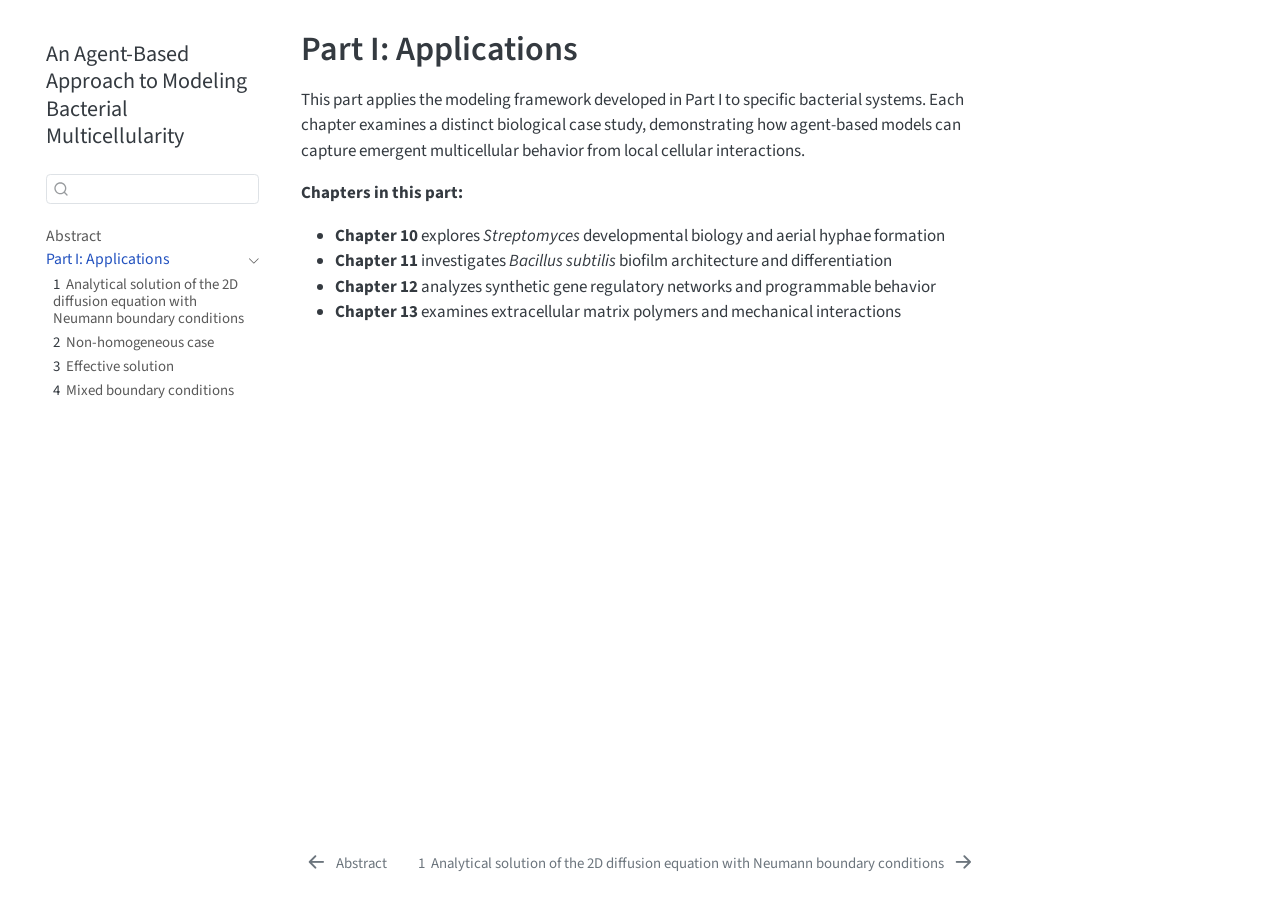
==== docs/partII.html @ 5413a3c6 "Add Quarto search functionality with Algolia integration - Implemented a new search feature using Al" ====
<!DOCTYPE html>
<html xmlns="http://www.w3.org/1999/xhtml" lang="en" xml:lang="en"><head>

<meta charset="utf-8">
<meta name="generator" content="quarto-1.8.25">

<meta name="viewport" content="width=device-width, initial-scale=1.0, user-scalable=yes">


<title>Part I: Applications – An Agent-Based Approach to Modeling Bacterial Multicellularity</title>
<style>
code{white-space: pre-wrap;}
span.smallcaps{font-variant: small-caps;}
div.columns{display: flex; gap: min(4vw, 1.5em);}
div.column{flex: auto; overflow-x: auto;}
div.hanging-indent{margin-left: 1.5em; text-indent: -1.5em;}
ul.task-list{list-style: none;}
ul.task-list li input[type="checkbox"] {
  width: 0.8em;
  margin: 0 0.8em 0.2em -1em; /* quarto-specific, see https://github.com/quarto-dev/quarto-cli/issues/4556 */ 
  vertical-align: middle;
}
</style>


<script src="site_libs/quarto-nav/quarto-nav.js"></script>
<script src="site_libs/quarto-nav/headroom.min.js"></script>
<script src="site_libs/clipboard/clipboard.min.js"></script>
<script src="site_libs/quarto-search/autocomplete.umd.js"></script>
<script src="site_libs/quarto-search/fuse.min.js"></script>
<script src="site_libs/quarto-search/quarto-search.js"></script>
<meta name="quarto:offset" content="./">
<link href="./partII/diffusion.html" rel="next">
<link href="./index.html" rel="prev">
<script src="site_libs/quarto-html/quarto.js" type="module"></script>
<script src="site_libs/quarto-html/tabsets/tabsets.js" type="module"></script>
<script src="site_libs/quarto-html/axe/axe-check.js" type="module"></script>
<script src="site_libs/quarto-html/popper.min.js"></script>
<script src="site_libs/quarto-html/tippy.umd.min.js"></script>
<script src="site_libs/quarto-html/anchor.min.js"></script>
<link href="site_libs/quarto-html/tippy.css" rel="stylesheet">
<link href="site_libs/quarto-html/quarto-syntax-highlighting-7b89279ff1a6dce999919e0e67d4d9ec.css" rel="stylesheet" id="quarto-text-highlighting-styles">
<script src="site_libs/bootstrap/bootstrap.min.js"></script>
<link href="site_libs/bootstrap/bootstrap-icons.css" rel="stylesheet">
<link href="site_libs/bootstrap/bootstrap-8894590f4e905bb9429a808ac524e6f9.min.css" rel="stylesheet" append-hash="true" id="quarto-bootstrap" data-mode="light">
<script id="quarto-search-options" type="application/json">{
  "location": "sidebar",
  "copy-button": false,
  "collapse-after": 3,
  "panel-placement": "start",
  "type": "textbox",
  "limit": 50,
  "keyboard-shortcut": [
    "f",
    "/",
    "s"
  ],
  "show-item-context": false,
  "language": {
    "search-no-results-text": "No results",
    "search-matching-documents-text": "matching documents",
    "search-copy-link-title": "Copy link to search",
    "search-hide-matches-text": "Hide additional matches",
    "search-more-match-text": "more match in this document",
    "search-more-matches-text": "more matches in this document",
    "search-clear-button-title": "Clear",
    "search-text-placeholder": "",
    "search-detached-cancel-button-title": "Cancel",
    "search-submit-button-title": "Submit",
    "search-label": "Search"
  }
}</script>


</head>

<body class="nav-sidebar floating quarto-light">

<div id="quarto-search-results"></div>
  <header id="quarto-header" class="headroom fixed-top">
  <nav class="quarto-secondary-nav">
    <div class="container-fluid d-flex">
      <button type="button" class="quarto-btn-toggle btn" data-bs-toggle="collapse" role="button" data-bs-target=".quarto-sidebar-collapse-item" aria-controls="quarto-sidebar" aria-expanded="false" aria-label="Toggle sidebar navigation" onclick="if (window.quartoToggleHeadroom) { window.quartoToggleHeadroom(); }">
        <i class="bi bi-layout-text-sidebar-reverse"></i>
      </button>
        <nav class="quarto-page-breadcrumbs" aria-label="breadcrumb"><ol class="breadcrumb"><li class="breadcrumb-item"><a href="./partII.html">Part I: Applications</a></li></ol></nav>
        <a class="flex-grow-1" role="navigation" data-bs-toggle="collapse" data-bs-target=".quarto-sidebar-collapse-item" aria-controls="quarto-sidebar" aria-expanded="false" aria-label="Toggle sidebar navigation" onclick="if (window.quartoToggleHeadroom) { window.quartoToggleHeadroom(); }">      
        </a>
      <button type="button" class="btn quarto-search-button" aria-label="Search" onclick="window.quartoOpenSearch();">
        <i class="bi bi-search"></i>
      </button>
    </div>
  </nav>
</header>
<!-- content -->
<div id="quarto-content" class="quarto-container page-columns page-rows-contents page-layout-article">
<!-- sidebar -->
  <nav id="quarto-sidebar" class="sidebar collapse collapse-horizontal quarto-sidebar-collapse-item sidebar-navigation floating overflow-auto">
    <div class="pt-lg-2 mt-2 text-left sidebar-header sidebar-header-stacked">
      <a href="./index.html" class="sidebar-logo-link">
      </a>
    <div class="sidebar-title mb-0 py-0">
      <a href="./">An Agent-Based Approach to Modeling Bacterial Multicellularity</a> 
    </div>
      </div>
        <div class="mt-2 flex-shrink-0 align-items-center">
        <div class="sidebar-search">
        <div id="quarto-search" class="" title="Search"></div>
        </div>
        </div>
    <div class="sidebar-menu-container"> 
    <ul class="list-unstyled mt-1">
        <li class="sidebar-item">
  <div class="sidebar-item-container"> 
  <a href="./index.html" class="sidebar-item-text sidebar-link">
 <span class="menu-text">Abstract</span></a>
  </div>
</li>
        <li class="sidebar-item sidebar-item-section">
      <div class="sidebar-item-container"> 
            <a href="./partII.html" class="sidebar-item-text sidebar-link active">
 <span class="menu-text">Part I: Applications</span></a>
          <a class="sidebar-item-toggle text-start" data-bs-toggle="collapse" data-bs-target="#quarto-sidebar-section-1" role="navigation" aria-expanded="true" aria-label="Toggle section">
            <i class="bi bi-chevron-right ms-2"></i>
          </a> 
      </div>
      <ul id="quarto-sidebar-section-1" class="collapse list-unstyled sidebar-section depth1 show">  
          <li class="sidebar-item">
  <div class="sidebar-item-container"> 
  <a href="./partII/diffusion.html" class="sidebar-item-text sidebar-link">
 <span class="menu-text"><span class="chapter-number">1</span>&nbsp; <span class="chapter-title">Analytical solution of the 2D diffusion equation with Neumann boundary conditions</span></span></a>
  </div>
</li>
          <li class="sidebar-item">
  <div class="sidebar-item-container"> 
  <a href="./partII/nonHomogeneous.html" class="sidebar-item-text sidebar-link">
 <span class="menu-text"><span class="chapter-number">2</span>&nbsp; <span class="chapter-title">Non-homogeneous case</span></span></a>
  </div>
</li>
          <li class="sidebar-item">
  <div class="sidebar-item-container"> 
  <a href="./partII/effectiveSolution.html" class="sidebar-item-text sidebar-link">
 <span class="menu-text"><span class="chapter-number">3</span>&nbsp; <span class="chapter-title">Effective solution</span></span></a>
  </div>
</li>
          <li class="sidebar-item">
  <div class="sidebar-item-container"> 
  <a href="./partII/RobinBoundary.html" class="sidebar-item-text sidebar-link">
 <span class="menu-text"><span class="chapter-number">4</span>&nbsp; <span class="chapter-title">Mixed boundary conditions</span></span></a>
  </div>
</li>
      </ul>
  </li>
    </ul>
    </div>
</nav>
<div id="quarto-sidebar-glass" class="quarto-sidebar-collapse-item" data-bs-toggle="collapse" data-bs-target=".quarto-sidebar-collapse-item"></div>
<!-- margin-sidebar -->
    <div id="quarto-margin-sidebar" class="sidebar margin-sidebar zindex-bottom">
        
    </div>
<!-- main -->
<main class="content" id="quarto-document-content">

<header id="title-block-header" class="quarto-title-block default">
<div class="quarto-title">
<h1 class="title">Part I: Applications</h1>
</div>



<div class="quarto-title-meta">

    
  
    
  </div>
  


</header>


<p>This part applies the modeling framework developed in Part I to specific bacterial systems. Each chapter examines a distinct biological case study, demonstrating how agent-based models can capture emergent multicellular behavior from local cellular interactions.</p>
<p><strong>Chapters in this part:</strong></p>
<ul>
<li><strong>Chapter 10</strong> explores <em>Streptomyces</em> developmental biology and aerial hyphae formation</li>
<li><strong>Chapter 11</strong> investigates <em>Bacillus subtilis</em> biofilm architecture and differentiation</li>
<li><strong>Chapter 12</strong> analyzes synthetic gene regulatory networks and programmable behavior</li>
<li><strong>Chapter 13</strong> examines extracellular matrix polymers and mechanical interactions</li>
</ul>



</main> <!-- /main -->
<script id="quarto-html-after-body" type="application/javascript">
  window.document.addEventListener("DOMContentLoaded", function (event) {
    const icon = "";
    const anchorJS = new window.AnchorJS();
    anchorJS.options = {
      placement: 'right',
      icon: icon
    };
    anchorJS.add('.anchored');
    const isCodeAnnotation = (el) => {
      for (const clz of el.classList) {
        if (clz.startsWith('code-annotation-')) {                     
          return true;
        }
      }
      return false;
    }
    const onCopySuccess = function(e) {
      // button target
      const button = e.trigger;
      // don't keep focus
      button.blur();
      // flash "checked"
      button.classList.add('code-copy-button-checked');
      var currentTitle = button.getAttribute("title");
      button.setAttribute("title", "Copied!");
      let tooltip;
      if (window.bootstrap) {
        button.setAttribute("data-bs-toggle", "tooltip");
        button.setAttribute("data-bs-placement", "left");
        button.setAttribute("data-bs-title", "Copied!");
        tooltip = new bootstrap.Tooltip(button, 
          { trigger: "manual", 
            customClass: "code-copy-button-tooltip",
            offset: [0, -8]});
        tooltip.show();    
      }
      setTimeout(function() {
        if (tooltip) {
          tooltip.hide();
          button.removeAttribute("data-bs-title");
          button.removeAttribute("data-bs-toggle");
          button.removeAttribute("data-bs-placement");
        }
        button.setAttribute("title", currentTitle);
        button.classList.remove('code-copy-button-checked');
      }, 1000);
      // clear code selection
      e.clearSelection();
    }
    const getTextToCopy = function(trigger) {
      const outerScaffold = trigger.parentElement.cloneNode(true);
      const codeEl = outerScaffold.querySelector('code');
      for (const childEl of codeEl.children) {
        if (isCodeAnnotation(childEl)) {
          childEl.remove();
        }
      }
      return codeEl.innerText;
    }
    const clipboard = new window.ClipboardJS('.code-copy-button:not([data-in-quarto-modal])', {
      text: getTextToCopy
    });
    clipboard.on('success', onCopySuccess);
    if (window.document.getElementById('quarto-embedded-source-code-modal')) {
      const clipboardModal = new window.ClipboardJS('.code-copy-button[data-in-quarto-modal]', {
        text: getTextToCopy,
        container: window.document.getElementById('quarto-embedded-source-code-modal')
      });
      clipboardModal.on('success', onCopySuccess);
    }
      var localhostRegex = new RegExp(/^(?:http|https):\/\/localhost\:?[0-9]*\//);
      var mailtoRegex = new RegExp(/^mailto:/);
        var filterRegex = new RegExp('/' + window.location.host + '/');
      var isInternal = (href) => {
          return filterRegex.test(href) || localhostRegex.test(href) || mailtoRegex.test(href);
      }
      // Inspect non-navigation links and adorn them if external
     var links = window.document.querySelectorAll('a[href]:not(.nav-link):not(.navbar-brand):not(.toc-action):not(.sidebar-link):not(.sidebar-item-toggle):not(.pagination-link):not(.no-external):not([aria-hidden]):not(.dropdown-item):not(.quarto-navigation-tool):not(.about-link)');
      for (var i=0; i<links.length; i++) {
        const link = links[i];
        if (!isInternal(link.href)) {
          // undo the damage that might have been done by quarto-nav.js in the case of
          // links that we want to consider external
          if (link.dataset.originalHref !== undefined) {
            link.href = link.dataset.originalHref;
          }
        }
      }
    function tippyHover(el, contentFn, onTriggerFn, onUntriggerFn) {
      const config = {
        allowHTML: true,
        maxWidth: 500,
        delay: 100,
        arrow: false,
        appendTo: function(el) {
            return el.parentElement;
        },
        interactive: true,
        interactiveBorder: 10,
        theme: 'quarto',
        placement: 'bottom-start',
      };
      if (contentFn) {
        config.content = contentFn;
      }
      if (onTriggerFn) {
        config.onTrigger = onTriggerFn;
      }
      if (onUntriggerFn) {
        config.onUntrigger = onUntriggerFn;
      }
      window.tippy(el, config); 
    }
    const noterefs = window.document.querySelectorAll('a[role="doc-noteref"]');
    for (var i=0; i<noterefs.length; i++) {
      const ref = noterefs[i];
      tippyHover(ref, function() {
        // use id or data attribute instead here
        let href = ref.getAttribute('data-footnote-href') || ref.getAttribute('href');
        try { href = new URL(href).hash; } catch {}
        const id = href.replace(/^#\/?/, "");
        const note = window.document.getElementById(id);
        if (note) {
          return note.innerHTML;
        } else {
          return "";
        }
      });
    }
    const xrefs = window.document.querySelectorAll('a.quarto-xref');
    const processXRef = (id, note) => {
      // Strip column container classes
      const stripColumnClz = (el) => {
        el.classList.remove("page-full", "page-columns");
        if (el.children) {
          for (const child of el.children) {
            stripColumnClz(child);
          }
        }
      }
      stripColumnClz(note)
      if (id === null || id.startsWith('sec-')) {
        // Special case sections, only their first couple elements
        const container = document.createElement("div");
        if (note.children && note.children.length > 2) {
          container.appendChild(note.children[0].cloneNode(true));
          for (let i = 1; i < note.children.length; i++) {
            const child = note.children[i];
            if (child.tagName === "P" && child.innerText === "") {
              continue;
            } else {
              container.appendChild(child.cloneNode(true));
              break;
            }
          }
          if (window.Quarto?.typesetMath) {
            window.Quarto.typesetMath(container);
          }
          return container.innerHTML
        } else {
          if (window.Quarto?.typesetMath) {
            window.Quarto.typesetMath(note);
          }
          return note.innerHTML;
        }
      } else {
        // Remove any anchor links if they are present
        const anchorLink = note.querySelector('a.anchorjs-link');
        if (anchorLink) {
          anchorLink.remove();
        }
        if (window.Quarto?.typesetMath) {
          window.Quarto.typesetMath(note);
        }
        if (note.classList.contains("callout")) {
          return note.outerHTML;
        } else {
          return note.innerHTML;
        }
      }
    }
    for (var i=0; i<xrefs.length; i++) {
      const xref = xrefs[i];
      tippyHover(xref, undefined, function(instance) {
        instance.disable();
        let url = xref.getAttribute('href');
        let hash = undefined; 
        if (url.startsWith('#')) {
          hash = url;
        } else {
          try { hash = new URL(url).hash; } catch {}
        }
        if (hash) {
          const id = hash.replace(/^#\/?/, "");
          const note = window.document.getElementById(id);
          if (note !== null) {
            try {
              const html = processXRef(id, note.cloneNode(true));
              instance.setContent(html);
            } finally {
              instance.enable();
              instance.show();
            }
          } else {
            // See if we can fetch this
            fetch(url.split('#')[0])
            .then(res => res.text())
            .then(html => {
              const parser = new DOMParser();
              const htmlDoc = parser.parseFromString(html, "text/html");
              const note = htmlDoc.getElementById(id);
              if (note !== null) {
                const html = processXRef(id, note);
                instance.setContent(html);
              } 
            }).finally(() => {
              instance.enable();
              instance.show();
            });
          }
        } else {
          // See if we can fetch a full url (with no hash to target)
          // This is a special case and we should probably do some content thinning / targeting
          fetch(url)
          .then(res => res.text())
          .then(html => {
            const parser = new DOMParser();
            const htmlDoc = parser.parseFromString(html, "text/html");
            const note = htmlDoc.querySelector('main.content');
            if (note !== null) {
              // This should only happen for chapter cross references
              // (since there is no id in the URL)
              // remove the first header
              if (note.children.length > 0 && note.children[0].tagName === "HEADER") {
                note.children[0].remove();
              }
              const html = processXRef(null, note);
              instance.setContent(html);
            } 
          }).finally(() => {
            instance.enable();
            instance.show();
          });
        }
      }, function(instance) {
      });
    }
        let selectedAnnoteEl;
        const selectorForAnnotation = ( cell, annotation) => {
          let cellAttr = 'data-code-cell="' + cell + '"';
          let lineAttr = 'data-code-annotation="' +  annotation + '"';
          const selector = 'span[' + cellAttr + '][' + lineAttr + ']';
          return selector;
        }
        const selectCodeLines = (annoteEl) => {
          const doc = window.document;
          const targetCell = annoteEl.getAttribute("data-target-cell");
          const targetAnnotation = annoteEl.getAttribute("data-target-annotation");
          const annoteSpan = window.document.querySelector(selectorForAnnotation(targetCell, targetAnnotation));
          const lines = annoteSpan.getAttribute("data-code-lines").split(",");
          const lineIds = lines.map((line) => {
            return targetCell + "-" + line;
          })
          let top = null;
          let height = null;
          let parent = null;
          if (lineIds.length > 0) {
              //compute the position of the single el (top and bottom and make a div)
              const el = window.document.getElementById(lineIds[0]);
              top = el.offsetTop;
              height = el.offsetHeight;
              parent = el.parentElement.parentElement;
            if (lineIds.length > 1) {
              const lastEl = window.document.getElementById(lineIds[lineIds.length - 1]);
              const bottom = lastEl.offsetTop + lastEl.offsetHeight;
              height = bottom - top;
            }
            if (top !== null && height !== null && parent !== null) {
              // cook up a div (if necessary) and position it 
              let div = window.document.getElementById("code-annotation-line-highlight");
              if (div === null) {
                div = window.document.createElement("div");
                div.setAttribute("id", "code-annotation-line-highlight");
                div.style.position = 'absolute';
                parent.appendChild(div);
              }
              div.style.top = top - 2 + "px";
              div.style.height = height + 4 + "px";
              div.style.left = 0;
              let gutterDiv = window.document.getElementById("code-annotation-line-highlight-gutter");
              if (gutterDiv === null) {
                gutterDiv = window.document.createElement("div");
                gutterDiv.setAttribute("id", "code-annotation-line-highlight-gutter");
                gutterDiv.style.position = 'absolute';
                const codeCell = window.document.getElementById(targetCell);
                const gutter = codeCell.querySelector('.code-annotation-gutter');
                gutter.appendChild(gutterDiv);
              }
              gutterDiv.style.top = top - 2 + "px";
              gutterDiv.style.height = height + 4 + "px";
            }
            selectedAnnoteEl = annoteEl;
          }
        };
        const unselectCodeLines = () => {
          const elementsIds = ["code-annotation-line-highlight", "code-annotation-line-highlight-gutter"];
          elementsIds.forEach((elId) => {
            const div = window.document.getElementById(elId);
            if (div) {
              div.remove();
            }
          });
          selectedAnnoteEl = undefined;
        };
          // Handle positioning of the toggle
      window.addEventListener(
        "resize",
        throttle(() => {
          elRect = undefined;
          if (selectedAnnoteEl) {
            selectCodeLines(selectedAnnoteEl);
          }
        }, 10)
      );
      function throttle(fn, ms) {
      let throttle = false;
      let timer;
        return (...args) => {
          if(!throttle) { // first call gets through
              fn.apply(this, args);
              throttle = true;
          } else { // all the others get throttled
              if(timer) clearTimeout(timer); // cancel #2
              timer = setTimeout(() => {
                fn.apply(this, args);
                timer = throttle = false;
              }, ms);
          }
        };
      }
        // Attach click handler to the DT
        const annoteDls = window.document.querySelectorAll('dt[data-target-cell]');
        for (const annoteDlNode of annoteDls) {
          annoteDlNode.addEventListener('click', (event) => {
            const clickedEl = event.target;
            if (clickedEl !== selectedAnnoteEl) {
              unselectCodeLines();
              const activeEl = window.document.querySelector('dt[data-target-cell].code-annotation-active');
              if (activeEl) {
                activeEl.classList.remove('code-annotation-active');
              }
              selectCodeLines(clickedEl);
              clickedEl.classList.add('code-annotation-active');
            } else {
              // Unselect the line
              unselectCodeLines();
              clickedEl.classList.remove('code-annotation-active');
            }
          });
        }
    const findCites = (el) => {
      const parentEl = el.parentElement;
      if (parentEl) {
        const cites = parentEl.dataset.cites;
        if (cites) {
          return {
            el,
            cites: cites.split(' ')
          };
        } else {
          return findCites(el.parentElement)
        }
      } else {
        return undefined;
      }
    };
    var bibliorefs = window.document.querySelectorAll('a[role="doc-biblioref"]');
    for (var i=0; i<bibliorefs.length; i++) {
      const ref = bibliorefs[i];
      const citeInfo = findCites(ref);
      if (citeInfo) {
        tippyHover(citeInfo.el, function() {
          var popup = window.document.createElement('div');
          citeInfo.cites.forEach(function(cite) {
            var citeDiv = window.document.createElement('div');
            citeDiv.classList.add('hanging-indent');
            citeDiv.classList.add('csl-entry');
            var biblioDiv = window.document.getElementById('ref-' + cite);
            if (biblioDiv) {
              citeDiv.innerHTML = biblioDiv.innerHTML;
            }
            popup.appendChild(citeDiv);
          });
          return popup.innerHTML;
        });
      }
    }
  });
  </script>
<nav class="page-navigation">
  <div class="nav-page nav-page-previous">
      <a href="./index.html" class="pagination-link" aria-label="Abstract">
        <i class="bi bi-arrow-left-short"></i> <span class="nav-page-text">Abstract</span>
      </a>          
  </div>
  <div class="nav-page nav-page-next">
      <a href="./partII/diffusion.html" class="pagination-link" aria-label="Analytical solution of the 2D diffusion equation with Neumann boundary conditions">
        <span class="nav-page-text"><span class="chapter-number">1</span>&nbsp; <span class="chapter-title">Analytical solution of the 2D diffusion equation with Neumann boundary conditions</span></span> <i class="bi bi-arrow-right-short"></i>
      </a>
  </div>
</nav>
</div> <!-- /content -->




</body></html>
---- docs/site_libs/quarto-html/tippy.css ----
.tippy-box[data-animation=fade][data-state=hidden]{opacity:0}[data-tippy-root]{max-width:calc(100vw - 10px)}.tippy-box{position:relative;background-color:#333;color:#fff;border-radius:4px;font-size:14px;line-height:1.4;white-space:normal;outline:0;transition-property:transform,visibility,opacity}.tippy-box[data-placement^=top]>.tippy-arrow{bottom:0}.tippy-box[data-placement^=top]>.tippy-arrow:before{bottom:-7px;left:0;border-width:8px 8px 0;border-top-color:initial;transform-origin:center top}.tippy-box[data-placement^=bottom]>.tippy-arrow{top:0}.tippy-box[data-placement^=bottom]>.tippy-arrow:before{top:-7px;left:0;border-width:0 8px 8px;border-bottom-color:initial;transform-origin:center bottom}.tippy-box[data-placement^=left]>.tippy-arrow{right:0}.tippy-box[data-placement^=left]>.tippy-arrow:before{border-width:8px 0 8px 8px;border-left-color:initial;right:-7px;transform-origin:center left}.tippy-box[data-placement^=right]>.tippy-arrow{left:0}.tippy-box[data-placement^=right]>.tippy-arrow:before{left:-7px;border-width:8px 8px 8px 0;border-right-color:initial;transform-origin:center right}.tippy-box[data-inertia][data-state=visible]{transition-timing-function:cubic-bezier(.54,1.5,.38,1.11)}.tippy-arrow{width:16px;height:16px;color:#333}.tippy-arrow:before{content:"";position:absolute;border-color:transparent;border-style:solid}.tippy-content{position:relative;padding:5px 9px;z-index:1}
---- docs/site_libs/quarto-html/quarto-syntax-highlighting-7b89279ff1a6dce999919e0e67d4d9ec.css ----
/* quarto syntax highlight colors */
:root {
  --quarto-hl-ot-color: #003B4F;
  --quarto-hl-at-color: #657422;
  --quarto-hl-ss-color: #20794D;
  --quarto-hl-an-color: #5E5E5E;
  --quarto-hl-fu-color: #4758AB;
  --quarto-hl-st-color: #20794D;
  --quarto-hl-cf-color: #003B4F;
  --quarto-hl-op-color: #5E5E5E;
  --quarto-hl-er-color: #AD0000;
  --quarto-hl-bn-color: #AD0000;
  --quarto-hl-al-color: #AD0000;
  --quarto-hl-va-color: #111111;
  --quarto-hl-bu-color: inherit;
  --quarto-hl-ex-color: inherit;
  --quarto-hl-pp-color: #AD0000;
  --quarto-hl-in-color: #5E5E5E;
  --quarto-hl-vs-color: #20794D;
  --quarto-hl-wa-color: #5E5E5E;
  --quarto-hl-do-color: #5E5E5E;
  --quarto-hl-im-color: #00769E;
  --quarto-hl-ch-color: #20794D;
  --quarto-hl-dt-color: #AD0000;
  --quarto-hl-fl-color: #AD0000;
  --quarto-hl-co-color: #5E5E5E;
  --quarto-hl-cv-color: #5E5E5E;
  --quarto-hl-cn-color: #8f5902;
  --quarto-hl-sc-color: #5E5E5E;
  --quarto-hl-dv-color: #AD0000;
  --quarto-hl-kw-color: #003B4F;
}

/* other quarto variables */
:root {
  --quarto-font-monospace: SFMono-Regular, Menlo, Monaco, Consolas, "Liberation Mono", "Courier New", monospace;
}

/* syntax highlight based on Pandoc's rules */
pre > code.sourceCode > span {
  color: #003B4F;
}

code.sourceCode > span {
  color: #003B4F;
}

div.sourceCode,
div.sourceCode pre.sourceCode {
  color: #003B4F;
}

/* Normal */
code span {
  color: #003B4F;
}

/* Alert */
code span.al {
  color: #AD0000;
  font-style: inherit;
}

/* Annotation */
code span.an {
  color: #5E5E5E;
  font-style: inherit;
}

/* Attribute */
code span.at {
  color: #657422;
  font-style: inherit;
}

/* BaseN */
code span.bn {
  color: #AD0000;
  font-style: inherit;
}

/* BuiltIn */
code span.bu {
  font-style: inherit;
}

/* ControlFlow */
code span.cf {
  color: #003B4F;
  font-weight: bold;
  font-style: inherit;
}

/* Char */
code span.ch {
  color: #20794D;
  font-style: inherit;
}

/* Constant */
code span.cn {
  color: #8f5902;
  font-style: inherit;
}

/* Comment */
code span.co {
  color: #5E5E5E;
  font-style: inherit;
}

/* CommentVar */
code span.cv {
  color: #5E5E5E;
  font-style: italic;
}

/* Documentation */
code span.do {
  color: #5E5E5E;
  font-style: italic;
}

/* DataType */
code span.dt {
  color: #AD0000;
  font-style: inherit;
}

/* DecVal */
code span.dv {
  color: #AD0000;
  font-style: inherit;
}

/* Error */
code span.er {
  color: #AD0000;
  font-style: inherit;
}

/* Extension */
code span.ex {
  font-style: inherit;
}

/* Float */
code span.fl {
  color: #AD0000;
  font-style: inherit;
}

/* Function */
code span.fu {
  color: #4758AB;
  font-style: inherit;
}

/* Import */
code span.im {
  color: #00769E;
  font-style: inherit;
}

/* Information */
code span.in {
  color: #5E5E5E;
  font-style: inherit;
}

/* Keyword */
code span.kw {
  color: #003B4F;
  font-weight: bold;
  font-style: inherit;
}

/* Operator */
code span.op {
  color: #5E5E5E;
  font-style: inherit;
}

/* Other */
code span.ot {
  color: #003B4F;
  font-style: inherit;
}

/* Preprocessor */
code span.pp {
  color: #AD0000;
  font-style: inherit;
}

/* SpecialChar */
code span.sc {
  color: #5E5E5E;
  font-style: inherit;
}

/* SpecialString */
code span.ss {
  color: #20794D;
  font-style: inherit;
}

/* String */
code span.st {
  color: #20794D;
  font-style: inherit;
}

/* Variable */
code span.va {
  color: #111111;
  font-style: inherit;
}

/* VerbatimString */
code span.vs {
  color: #20794D;
  font-style: inherit;
}

/* Warning */
code span.wa {
  color: #5E5E5E;
  font-style: italic;
}

.prevent-inlining {
  content: "</";
}

/*# sourceMappingURL=3944bc705cfaf4c80e56f77c5205168a.css.map */
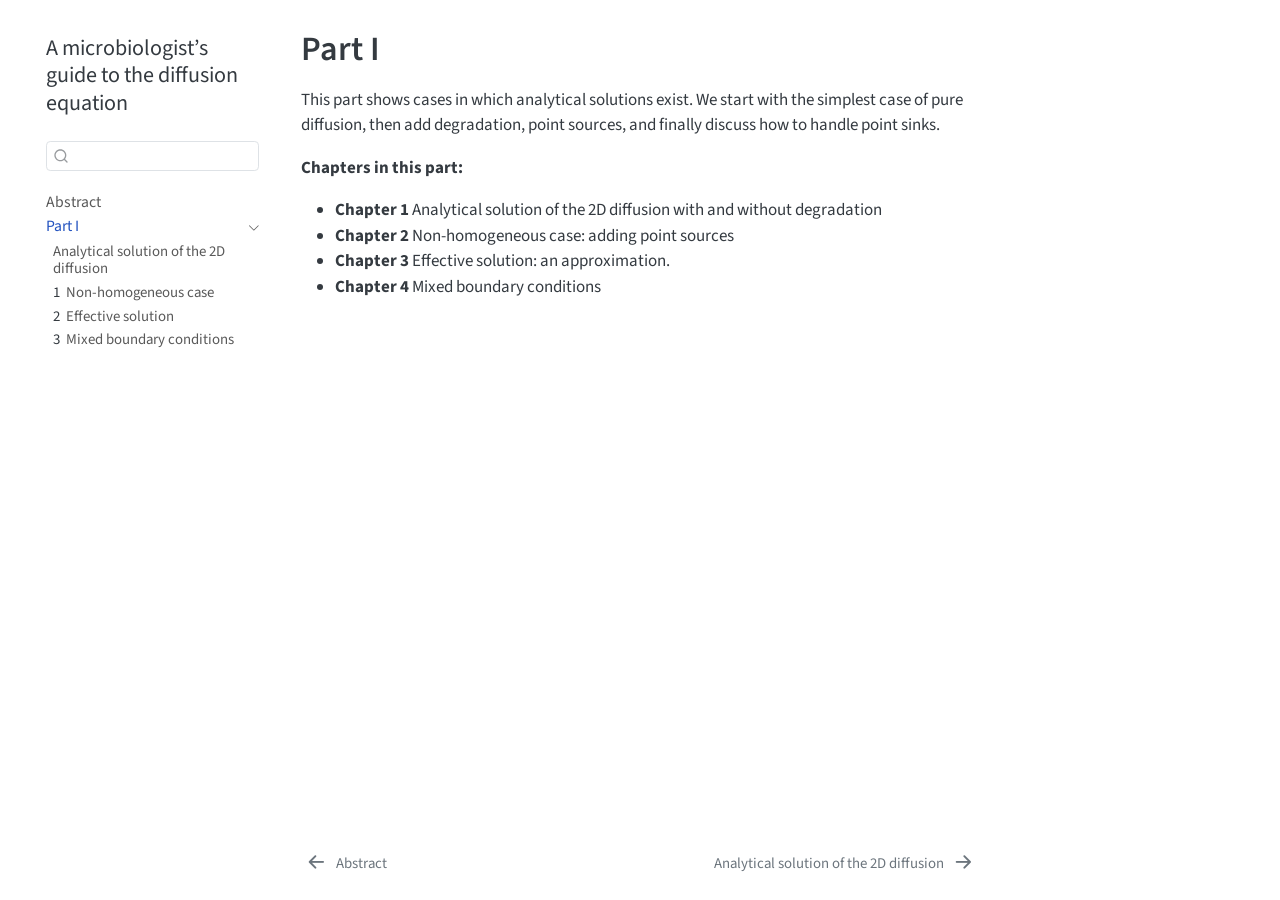
==== commit 92682ef3: "Add Quarto syntax highlighting CSS file with color definitions and styles" ====
--- a/docs/partII.html
+++ b/docs/partII.html
@@ -2,12 +2,12 @@
 <html xmlns="http://www.w3.org/1999/xhtml" lang="en" xml:lang="en"><head>
 
 <meta charset="utf-8">
-<meta name="generator" content="quarto-1.8.25">
+<meta name="generator" content="quarto-1.8.26">
 
 <meta name="viewport" content="width=device-width, initial-scale=1.0, user-scalable=yes">
 
 
-<title>Part I: Applications – An Agent-Based Approach to Modeling Bacterial Multicellularity</title>
+<title>Part I – A microbiologist’s guide to the diffusion equation</title>
 <style>
 code{white-space: pre-wrap;}
 span.smallcaps{font-variant: small-caps;}
@@ -39,10 +39,10 @@
 <script src="site_libs/quarto-html/tippy.umd.min.js"></script>
 <script src="site_libs/quarto-html/anchor.min.js"></script>
 <link href="site_libs/quarto-html/tippy.css" rel="stylesheet">
-<link href="site_libs/quarto-html/quarto-syntax-highlighting-7b89279ff1a6dce999919e0e67d4d9ec.css" rel="stylesheet" id="quarto-text-highlighting-styles">
+<link href="site_libs/quarto-html/quarto-syntax-highlighting-587c61ba64f3a5504c4d52d930310e48.css" rel="stylesheet" id="quarto-text-highlighting-styles">
 <script src="site_libs/bootstrap/bootstrap.min.js"></script>
 <link href="site_libs/bootstrap/bootstrap-icons.css" rel="stylesheet">
-<link href="site_libs/bootstrap/bootstrap-8894590f4e905bb9429a808ac524e6f9.min.css" rel="stylesheet" append-hash="true" id="quarto-bootstrap" data-mode="light">
+<link href="site_libs/bootstrap/bootstrap-c4a09a7ffe027904e6eea70dfbe6111d.min.css" rel="stylesheet" append-hash="true" id="quarto-bootstrap" data-mode="light">
 <script id="quarto-search-options" type="application/json">{
   "location": "sidebar",
   "copy-button": false,
@@ -72,6 +72,7 @@
 }</script>
 
 
+<link rel="stylesheet" href="custom.css">
 </head>
 
 <body class="nav-sidebar floating quarto-light">
@@ -83,7 +84,7 @@
       <button type="button" class="quarto-btn-toggle btn" data-bs-toggle="collapse" role="button" data-bs-target=".quarto-sidebar-collapse-item" aria-controls="quarto-sidebar" aria-expanded="false" aria-label="Toggle sidebar navigation" onclick="if (window.quartoToggleHeadroom) { window.quartoToggleHeadroom(); }">
         <i class="bi bi-layout-text-sidebar-reverse"></i>
       </button>
-        <nav class="quarto-page-breadcrumbs" aria-label="breadcrumb"><ol class="breadcrumb"><li class="breadcrumb-item"><a href="./partII.html">Part I: Applications</a></li></ol></nav>
+        <nav class="quarto-page-breadcrumbs" aria-label="breadcrumb"><ol class="breadcrumb"><li class="breadcrumb-item"><a href="./partII.html">Part I</a></li></ol></nav>
         <a class="flex-grow-1" role="navigation" data-bs-toggle="collapse" data-bs-target=".quarto-sidebar-collapse-item" aria-controls="quarto-sidebar" aria-expanded="false" aria-label="Toggle sidebar navigation" onclick="if (window.quartoToggleHeadroom) { window.quartoToggleHeadroom(); }">      
         </a>
       <button type="button" class="btn quarto-search-button" aria-label="Search" onclick="window.quartoOpenSearch();">
@@ -96,11 +97,9 @@
 <div id="quarto-content" class="quarto-container page-columns page-rows-contents page-layout-article">
 <!-- sidebar -->
   <nav id="quarto-sidebar" class="sidebar collapse collapse-horizontal quarto-sidebar-collapse-item sidebar-navigation floating overflow-auto">
-    <div class="pt-lg-2 mt-2 text-left sidebar-header sidebar-header-stacked">
-      <a href="./index.html" class="sidebar-logo-link">
-      </a>
+    <div class="pt-lg-2 mt-2 text-left sidebar-header">
     <div class="sidebar-title mb-0 py-0">
-      <a href="./">An Agent-Based Approach to Modeling Bacterial Multicellularity</a> 
+      <a href="./">A microbiologist’s guide to the diffusion equation</a> 
     </div>
       </div>
         <div class="mt-2 flex-shrink-0 align-items-center">
@@ -119,7 +118,7 @@
         <li class="sidebar-item sidebar-item-section">
       <div class="sidebar-item-container"> 
             <a href="./partII.html" class="sidebar-item-text sidebar-link active">
- <span class="menu-text">Part I: Applications</span></a>
+ <span class="menu-text">Part I</span></a>
           <a class="sidebar-item-toggle text-start" data-bs-toggle="collapse" data-bs-target="#quarto-sidebar-section-1" role="navigation" aria-expanded="true" aria-label="Toggle section">
             <i class="bi bi-chevron-right ms-2"></i>
           </a> 
@@ -128,25 +127,25 @@
           <li class="sidebar-item">
   <div class="sidebar-item-container"> 
   <a href="./partII/diffusion.html" class="sidebar-item-text sidebar-link">
- <span class="menu-text"><span class="chapter-number">1</span>&nbsp; <span class="chapter-title">Analytical solution of the 2D diffusion equation with Neumann boundary conditions</span></span></a>
+ <span class="menu-text">Analytical solution of the 2D diffusion</span></a>
   </div>
 </li>
           <li class="sidebar-item">
   <div class="sidebar-item-container"> 
   <a href="./partII/nonHomogeneous.html" class="sidebar-item-text sidebar-link">
- <span class="menu-text"><span class="chapter-number">2</span>&nbsp; <span class="chapter-title">Non-homogeneous case</span></span></a>
+ <span class="menu-text"><span class="chapter-number">1</span>&nbsp; <span class="chapter-title">Non-homogeneous case</span></span></a>
   </div>
 </li>
           <li class="sidebar-item">
   <div class="sidebar-item-container"> 
   <a href="./partII/effectiveSolution.html" class="sidebar-item-text sidebar-link">
- <span class="menu-text"><span class="chapter-number">3</span>&nbsp; <span class="chapter-title">Effective solution</span></span></a>
+ <span class="menu-text"><span class="chapter-number">2</span>&nbsp; <span class="chapter-title">Effective solution</span></span></a>
   </div>
 </li>
           <li class="sidebar-item">
   <div class="sidebar-item-container"> 
   <a href="./partII/RobinBoundary.html" class="sidebar-item-text sidebar-link">
- <span class="menu-text"><span class="chapter-number">4</span>&nbsp; <span class="chapter-title">Mixed boundary conditions</span></span></a>
+ <span class="menu-text"><span class="chapter-number">3</span>&nbsp; <span class="chapter-title">Mixed boundary conditions</span></span></a>
   </div>
 </li>
       </ul>
@@ -164,7 +163,7 @@
 
 <header id="title-block-header" class="quarto-title-block default">
 <div class="quarto-title">
-<h1 class="title">Part I: Applications</h1>
+<h1 class="title">Part I</h1>
 </div>
 
 
@@ -181,13 +180,13 @@
 </header>
 
 
-<p>This part applies the modeling framework developed in Part I to specific bacterial systems. Each chapter examines a distinct biological case study, demonstrating how agent-based models can capture emergent multicellular behavior from local cellular interactions.</p>
+<p>This part shows cases in which analytical solutions exist. We start with the simplest case of pure diffusion, then add degradation, point sources, and finally discuss how to handle point sinks.</p>
 <p><strong>Chapters in this part:</strong></p>
 <ul>
-<li><strong>Chapter 10</strong> explores <em>Streptomyces</em> developmental biology and aerial hyphae formation</li>
-<li><strong>Chapter 11</strong> investigates <em>Bacillus subtilis</em> biofilm architecture and differentiation</li>
-<li><strong>Chapter 12</strong> analyzes synthetic gene regulatory networks and programmable behavior</li>
-<li><strong>Chapter 13</strong> examines extracellular matrix polymers and mechanical interactions</li>
+<li><strong>Chapter 1</strong> Analytical solution of the 2D diffusion with and without degradation</li>
+<li><strong>Chapter 2</strong> Non-homogeneous case: adding point sources</li>
+<li><strong>Chapter 3</strong> Effective solution: an approximation.</li>
+<li><strong>Chapter 4</strong> Mixed boundary conditions</li>
 </ul>
 
 
@@ -600,8 +599,8 @@
       </a>          
   </div>
   <div class="nav-page nav-page-next">
-      <a href="./partII/diffusion.html" class="pagination-link" aria-label="Analytical solution of the 2D diffusion equation with Neumann boundary conditions">
-        <span class="nav-page-text"><span class="chapter-number">1</span>&nbsp; <span class="chapter-title">Analytical solution of the 2D diffusion equation with Neumann boundary conditions</span></span> <i class="bi bi-arrow-right-short"></i>
+      <a href="./partII/diffusion.html" class="pagination-link" aria-label="Analytical solution of the 2D diffusion">
+        <span class="nav-page-text">Analytical solution of the 2D diffusion</span> <i class="bi bi-arrow-right-short"></i>
       </a>
   </div>
 </nav>
--- a/docs/site_libs/quarto-html/quarto-syntax-highlighting-587c61ba64f3a5504c4d52d930310e48.css
+++ b/docs/site_libs/quarto-html/quarto-syntax-highlighting-587c61ba64f3a5504c4d52d930310e48.css
@@ -0,0 +1,236 @@
+/* quarto syntax highlight colors */
+:root {
+  --quarto-hl-ot-color: #003B4F;
+  --quarto-hl-at-color: #657422;
+  --quarto-hl-ss-color: #20794D;
+  --quarto-hl-an-color: #5E5E5E;
+  --quarto-hl-fu-color: #4758AB;
+  --quarto-hl-st-color: #20794D;
+  --quarto-hl-cf-color: #003B4F;
+  --quarto-hl-op-color: #5E5E5E;
+  --quarto-hl-er-color: #AD0000;
+  --quarto-hl-bn-color: #AD0000;
+  --quarto-hl-al-color: #AD0000;
+  --quarto-hl-va-color: #111111;
+  --quarto-hl-bu-color: inherit;
+  --quarto-hl-ex-color: inherit;
+  --quarto-hl-pp-color: #AD0000;
+  --quarto-hl-in-color: #5E5E5E;
+  --quarto-hl-vs-color: #20794D;
+  --quarto-hl-wa-color: #5E5E5E;
+  --quarto-hl-do-color: #5E5E5E;
+  --quarto-hl-im-color: #00769E;
+  --quarto-hl-ch-color: #20794D;
+  --quarto-hl-dt-color: #AD0000;
+  --quarto-hl-fl-color: #AD0000;
+  --quarto-hl-co-color: #5E5E5E;
+  --quarto-hl-cv-color: #5E5E5E;
+  --quarto-hl-cn-color: #8f5902;
+  --quarto-hl-sc-color: #5E5E5E;
+  --quarto-hl-dv-color: #AD0000;
+  --quarto-hl-kw-color: #003B4F;
+}
+
+/* other quarto variables */
+:root {
+  --quarto-font-monospace: SFMono-Regular, Menlo, Monaco, Consolas, "Liberation Mono", "Courier New", monospace;
+}
+
+/* syntax highlight based on Pandoc's rules */
+pre > code.sourceCode > span {
+  color: #003B4F;
+}
+
+code.sourceCode > span {
+  color: #003B4F;
+}
+
+div.sourceCode,
+div.sourceCode pre.sourceCode {
+  color: #003B4F;
+}
+
+/* Normal */
+code span {
+  color: #003B4F;
+}
+
+/* Alert */
+code span.al {
+  color: #AD0000;
+  font-style: inherit;
+}
+
+/* Annotation */
+code span.an {
+  color: #5E5E5E;
+  font-style: inherit;
+}
+
+/* Attribute */
+code span.at {
+  color: #657422;
+  font-style: inherit;
+}
+
+/* BaseN */
+code span.bn {
+  color: #AD0000;
+  font-style: inherit;
+}
+
+/* BuiltIn */
+code span.bu {
+  font-style: inherit;
+}
+
+/* ControlFlow */
+code span.cf {
+  color: #003B4F;
+  font-weight: bold;
+  font-style: inherit;
+}
+
+/* Char */
+code span.ch {
+  color: #20794D;
+  font-style: inherit;
+}
+
+/* Constant */
+code span.cn {
+  color: #8f5902;
+  font-style: inherit;
+}
+
+/* Comment */
+code span.co {
+  color: #5E5E5E;
+  font-style: inherit;
+}
+
+/* CommentVar */
+code span.cv {
+  color: #5E5E5E;
+  font-style: italic;
+}
+
+/* Documentation */
+code span.do {
+  color: #5E5E5E;
+  font-style: italic;
+}
+
+/* DataType */
+code span.dt {
+  color: #AD0000;
+  font-style: inherit;
+}
+
+/* DecVal */
+code span.dv {
+  color: #AD0000;
+  font-style: inherit;
+}
+
+/* Error */
+code span.er {
+  color: #AD0000;
+  font-style: inherit;
+}
+
+/* Extension */
+code span.ex {
+  font-style: inherit;
+}
+
+/* Float */
+code span.fl {
+  color: #AD0000;
+  font-style: inherit;
+}
+
+/* Function */
+code span.fu {
+  color: #4758AB;
+  font-style: inherit;
+}
+
+/* Import */
+code span.im {
+  color: #00769E;
+  font-style: inherit;
+}
+
+/* Information */
+code span.in {
+  color: #5E5E5E;
+  font-style: inherit;
+}
+
+/* Keyword */
+code span.kw {
+  color: #003B4F;
+  font-weight: bold;
+  font-style: inherit;
+}
+
+/* Operator */
+code span.op {
+  color: #5E5E5E;
+  font-style: inherit;
+}
+
+/* Other */
+code span.ot {
+  color: #003B4F;
+  font-style: inherit;
+}
+
+/* Preprocessor */
+code span.pp {
+  color: #AD0000;
+  font-style: inherit;
+}
+
+/* SpecialChar */
+code span.sc {
+  color: #5E5E5E;
+  font-style: inherit;
+}
+
+/* SpecialString */
+code span.ss {
+  color: #20794D;
+  font-style: inherit;
+}
+
+/* String */
+code span.st {
+  color: #20794D;
+  font-style: inherit;
+}
+
+/* Variable */
+code span.va {
+  color: #111111;
+  font-style: inherit;
+}
+
+/* VerbatimString */
+code span.vs {
+  color: #20794D;
+  font-style: inherit;
+}
+
+/* Warning */
+code span.wa {
+  color: #5E5E5E;
+  font-style: italic;
+}
+
+.prevent-inlining {
+  content: "</";
+}
+
+/*# sourceMappingURL=2dce1cc6c82594539e1579de68416b47.css.map */
--- a/docs/custom.css
+++ b/docs/custom.css
@@ -0,0 +1,27 @@
+ /* text next to sliders and inputs in Observable cells */
+.observablehq label {
+  font-size: 1em !important;
+}
+
+/* this controls the size of sliders */
+.observablehq input[type="range"] {
+  height: 5px !important;
+  width: 200px !important;
+}
+
+/* This controls the size of buttons in Observable cells */
+.observablehq button {
+  font-size: 1em !important;
+  padding: 0px 0px !important;
+  height: 25px !important;
+  color: white !important;
+  background-color: #007bff !important;
+}
+
+/* this controls the size of number inputs next to the sliders */
+.observablehq input[type="number"] {
+  font-size: 1em !important;
+  width: 60px !important;
+  height: 21px !important;
+  padding: 1px 2px !important;
+}
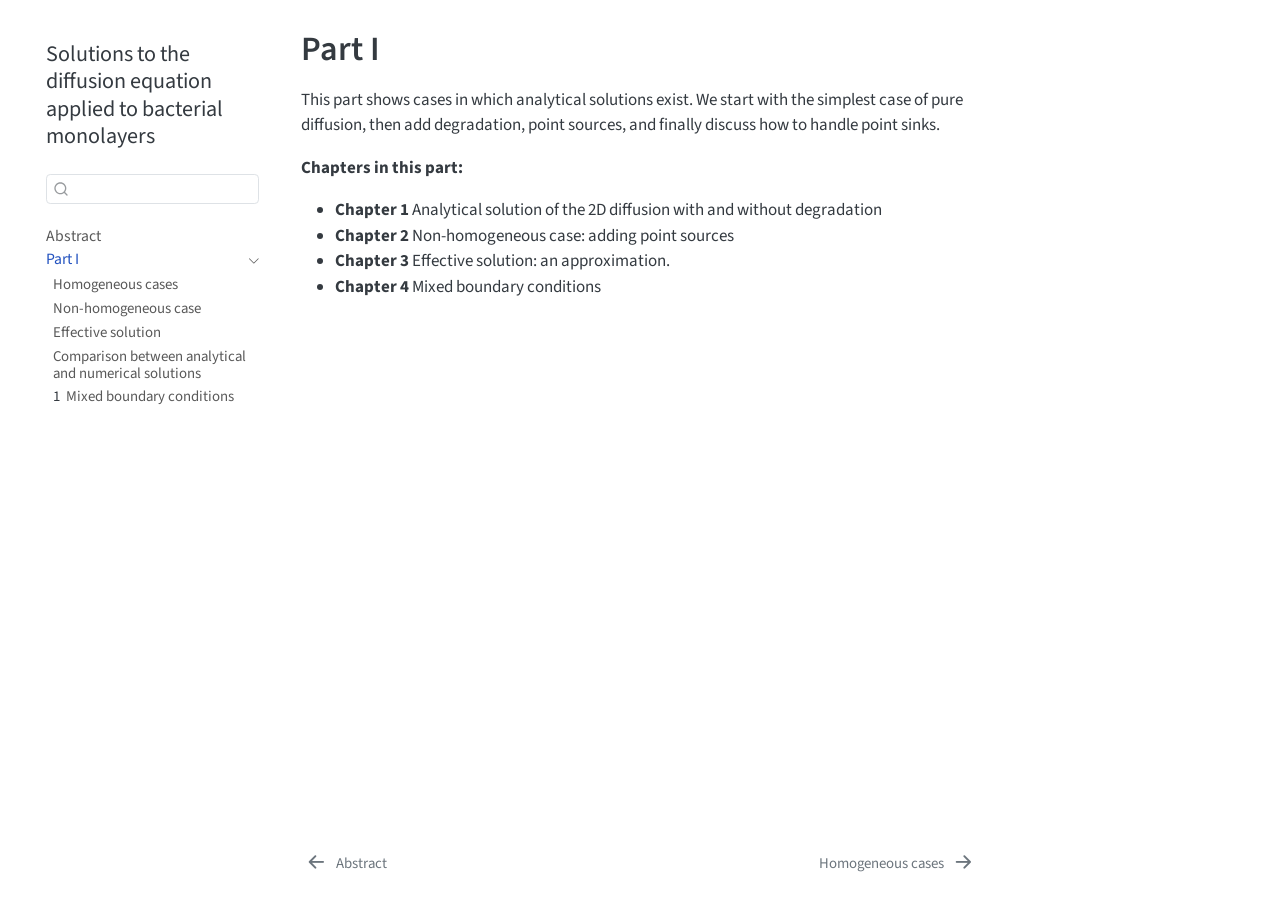
==== commit b39a5565: "Add Quarto syntax highlighting CSS for improved code readability - Introduced a new CSS file for Qua" ====
--- a/docs/partII.html
+++ b/docs/partII.html
@@ -2,12 +2,12 @@
 <html xmlns="http://www.w3.org/1999/xhtml" lang="en" xml:lang="en"><head>
 
 <meta charset="utf-8">
-<meta name="generator" content="quarto-1.8.26">
+<meta name="generator" content="quarto-1.8.25">
 
 <meta name="viewport" content="width=device-width, initial-scale=1.0, user-scalable=yes">
 
 
-<title>Part I – A microbiologist’s guide to the diffusion equation</title>
+<title>Part I – Solutions to the diffusion equation applied to bacterial monolayers</title>
 <style>
 code{white-space: pre-wrap;}
 span.smallcaps{font-variant: small-caps;}
@@ -39,10 +39,10 @@
 <script src="site_libs/quarto-html/tippy.umd.min.js"></script>
 <script src="site_libs/quarto-html/anchor.min.js"></script>
 <link href="site_libs/quarto-html/tippy.css" rel="stylesheet">
-<link href="site_libs/quarto-html/quarto-syntax-highlighting-587c61ba64f3a5504c4d52d930310e48.css" rel="stylesheet" id="quarto-text-highlighting-styles">
+<link href="site_libs/quarto-html/quarto-syntax-highlighting-7b89279ff1a6dce999919e0e67d4d9ec.css" rel="stylesheet" id="quarto-text-highlighting-styles">
 <script src="site_libs/bootstrap/bootstrap.min.js"></script>
 <link href="site_libs/bootstrap/bootstrap-icons.css" rel="stylesheet">
-<link href="site_libs/bootstrap/bootstrap-c4a09a7ffe027904e6eea70dfbe6111d.min.css" rel="stylesheet" append-hash="true" id="quarto-bootstrap" data-mode="light">
+<link href="site_libs/bootstrap/bootstrap-8894590f4e905bb9429a808ac524e6f9.min.css" rel="stylesheet" append-hash="true" id="quarto-bootstrap" data-mode="light">
 <script id="quarto-search-options" type="application/json">{
   "location": "sidebar",
   "copy-button": false,
@@ -97,9 +97,11 @@
 <div id="quarto-content" class="quarto-container page-columns page-rows-contents page-layout-article">
 <!-- sidebar -->
   <nav id="quarto-sidebar" class="sidebar collapse collapse-horizontal quarto-sidebar-collapse-item sidebar-navigation floating overflow-auto">
-    <div class="pt-lg-2 mt-2 text-left sidebar-header">
+    <div class="pt-lg-2 mt-2 text-left sidebar-header sidebar-header-stacked">
+      <a href="./index.html" class="sidebar-logo-link">
+      </a>
     <div class="sidebar-title mb-0 py-0">
-      <a href="./">A microbiologist’s guide to the diffusion equation</a> 
+      <a href="./">Solutions to the diffusion equation applied to bacterial monolayers</a> 
     </div>
       </div>
         <div class="mt-2 flex-shrink-0 align-items-center">
@@ -127,25 +129,31 @@
           <li class="sidebar-item">
   <div class="sidebar-item-container"> 
   <a href="./partII/diffusion.html" class="sidebar-item-text sidebar-link">
- <span class="menu-text">Analytical solution of the 2D diffusion</span></a>
+ <span class="menu-text">Homogeneous cases</span></a>
   </div>
 </li>
           <li class="sidebar-item">
   <div class="sidebar-item-container"> 
   <a href="./partII/nonHomogeneous.html" class="sidebar-item-text sidebar-link">
- <span class="menu-text"><span class="chapter-number">1</span>&nbsp; <span class="chapter-title">Non-homogeneous case</span></span></a>
+ <span class="menu-text">Non-homogeneous case</span></a>
   </div>
 </li>
           <li class="sidebar-item">
   <div class="sidebar-item-container"> 
   <a href="./partII/effectiveSolution.html" class="sidebar-item-text sidebar-link">
- <span class="menu-text"><span class="chapter-number">2</span>&nbsp; <span class="chapter-title">Effective solution</span></span></a>
+ <span class="menu-text">Effective solution</span></a>
+  </div>
+</li>
+          <li class="sidebar-item">
+  <div class="sidebar-item-container"> 
+  <a href="./partII/plots.html" class="sidebar-item-text sidebar-link">
+ <span class="menu-text">Comparison between analytical and numerical solutions</span></a>
   </div>
 </li>
           <li class="sidebar-item">
   <div class="sidebar-item-container"> 
   <a href="./partII/RobinBoundary.html" class="sidebar-item-text sidebar-link">
- <span class="menu-text"><span class="chapter-number">3</span>&nbsp; <span class="chapter-title">Mixed boundary conditions</span></span></a>
+ <span class="menu-text"><span class="chapter-number">1</span>&nbsp; <span class="chapter-title">Mixed boundary conditions</span></span></a>
   </div>
 </li>
       </ul>
@@ -599,8 +607,8 @@
       </a>          
   </div>
   <div class="nav-page nav-page-next">
-      <a href="./partII/diffusion.html" class="pagination-link" aria-label="Analytical solution of the 2D diffusion">
-        <span class="nav-page-text">Analytical solution of the 2D diffusion</span> <i class="bi bi-arrow-right-short"></i>
+      <a href="./partII/diffusion.html" class="pagination-link" aria-label="Homogeneous cases">
+        <span class="nav-page-text">Homogeneous cases</span> <i class="bi bi-arrow-right-short"></i>
       </a>
   </div>
 </nav>
--- a/docs/site_libs/quarto-html/quarto-syntax-highlighting-7b89279ff1a6dce999919e0e67d4d9ec.css
+++ b/docs/site_libs/quarto-html/quarto-syntax-highlighting-7b89279ff1a6dce999919e0e67d4d9ec.css
@@ -0,0 +1,236 @@
+/* quarto syntax highlight colors */
+:root {
+  --quarto-hl-ot-color: #003B4F;
+  --quarto-hl-at-color: #657422;
+  --quarto-hl-ss-color: #20794D;
+  --quarto-hl-an-color: #5E5E5E;
+  --quarto-hl-fu-color: #4758AB;
+  --quarto-hl-st-color: #20794D;
+  --quarto-hl-cf-color: #003B4F;
+  --quarto-hl-op-color: #5E5E5E;
+  --quarto-hl-er-color: #AD0000;
+  --quarto-hl-bn-color: #AD0000;
+  --quarto-hl-al-color: #AD0000;
+  --quarto-hl-va-color: #111111;
+  --quarto-hl-bu-color: inherit;
+  --quarto-hl-ex-color: inherit;
+  --quarto-hl-pp-color: #AD0000;
+  --quarto-hl-in-color: #5E5E5E;
+  --quarto-hl-vs-color: #20794D;
+  --quarto-hl-wa-color: #5E5E5E;
+  --quarto-hl-do-color: #5E5E5E;
+  --quarto-hl-im-color: #00769E;
+  --quarto-hl-ch-color: #20794D;
+  --quarto-hl-dt-color: #AD0000;
+  --quarto-hl-fl-color: #AD0000;
+  --quarto-hl-co-color: #5E5E5E;
+  --quarto-hl-cv-color: #5E5E5E;
+  --quarto-hl-cn-color: #8f5902;
+  --quarto-hl-sc-color: #5E5E5E;
+  --quarto-hl-dv-color: #AD0000;
+  --quarto-hl-kw-color: #003B4F;
+}
+
+/* other quarto variables */
+:root {
+  --quarto-font-monospace: SFMono-Regular, Menlo, Monaco, Consolas, "Liberation Mono", "Courier New", monospace;
+}
+
+/* syntax highlight based on Pandoc's rules */
+pre > code.sourceCode > span {
+  color: #003B4F;
+}
+
+code.sourceCode > span {
+  color: #003B4F;
+}
+
+div.sourceCode,
+div.sourceCode pre.sourceCode {
+  color: #003B4F;
+}
+
+/* Normal */
+code span {
+  color: #003B4F;
+}
+
+/* Alert */
+code span.al {
+  color: #AD0000;
+  font-style: inherit;
+}
+
+/* Annotation */
+code span.an {
+  color: #5E5E5E;
+  font-style: inherit;
+}
+
+/* Attribute */
+code span.at {
+  color: #657422;
+  font-style: inherit;
+}
+
+/* BaseN */
+code span.bn {
+  color: #AD0000;
+  font-style: inherit;
+}
+
+/* BuiltIn */
+code span.bu {
+  font-style: inherit;
+}
+
+/* ControlFlow */
+code span.cf {
+  color: #003B4F;
+  font-weight: bold;
+  font-style: inherit;
+}
+
+/* Char */
+code span.ch {
+  color: #20794D;
+  font-style: inherit;
+}
+
+/* Constant */
+code span.cn {
+  color: #8f5902;
+  font-style: inherit;
+}
+
+/* Comment */
+code span.co {
+  color: #5E5E5E;
+  font-style: inherit;
+}
+
+/* CommentVar */
+code span.cv {
+  color: #5E5E5E;
+  font-style: italic;
+}
+
+/* Documentation */
+code span.do {
+  color: #5E5E5E;
+  font-style: italic;
+}
+
+/* DataType */
+code span.dt {
+  color: #AD0000;
+  font-style: inherit;
+}
+
+/* DecVal */
+code span.dv {
+  color: #AD0000;
+  font-style: inherit;
+}
+
+/* Error */
+code span.er {
+  color: #AD0000;
+  font-style: inherit;
+}
+
+/* Extension */
+code span.ex {
+  font-style: inherit;
+}
+
+/* Float */
+code span.fl {
+  color: #AD0000;
+  font-style: inherit;
+}
+
+/* Function */
+code span.fu {
+  color: #4758AB;
+  font-style: inherit;
+}
+
+/* Import */
+code span.im {
+  color: #00769E;
+  font-style: inherit;
+}
+
+/* Information */
+code span.in {
+  color: #5E5E5E;
+  font-style: inherit;
+}
+
+/* Keyword */
+code span.kw {
+  color: #003B4F;
+  font-weight: bold;
+  font-style: inherit;
+}
+
+/* Operator */
+code span.op {
+  color: #5E5E5E;
+  font-style: inherit;
+}
+
+/* Other */
+code span.ot {
+  color: #003B4F;
+  font-style: inherit;
+}
+
+/* Preprocessor */
+code span.pp {
+  color: #AD0000;
+  font-style: inherit;
+}
+
+/* SpecialChar */
+code span.sc {
+  color: #5E5E5E;
+  font-style: inherit;
+}
+
+/* SpecialString */
+code span.ss {
+  color: #20794D;
+  font-style: inherit;
+}
+
+/* String */
+code span.st {
+  color: #20794D;
+  font-style: inherit;
+}
+
+/* Variable */
+code span.va {
+  color: #111111;
+  font-style: inherit;
+}
+
+/* VerbatimString */
+code span.vs {
+  color: #20794D;
+  font-style: inherit;
+}
+
+/* Warning */
+code span.wa {
+  color: #5E5E5E;
+  font-style: italic;
+}
+
+.prevent-inlining {
+  content: "</";
+}
+
+/*# sourceMappingURL=3944bc705cfaf4c80e56f77c5205168a.css.map */
